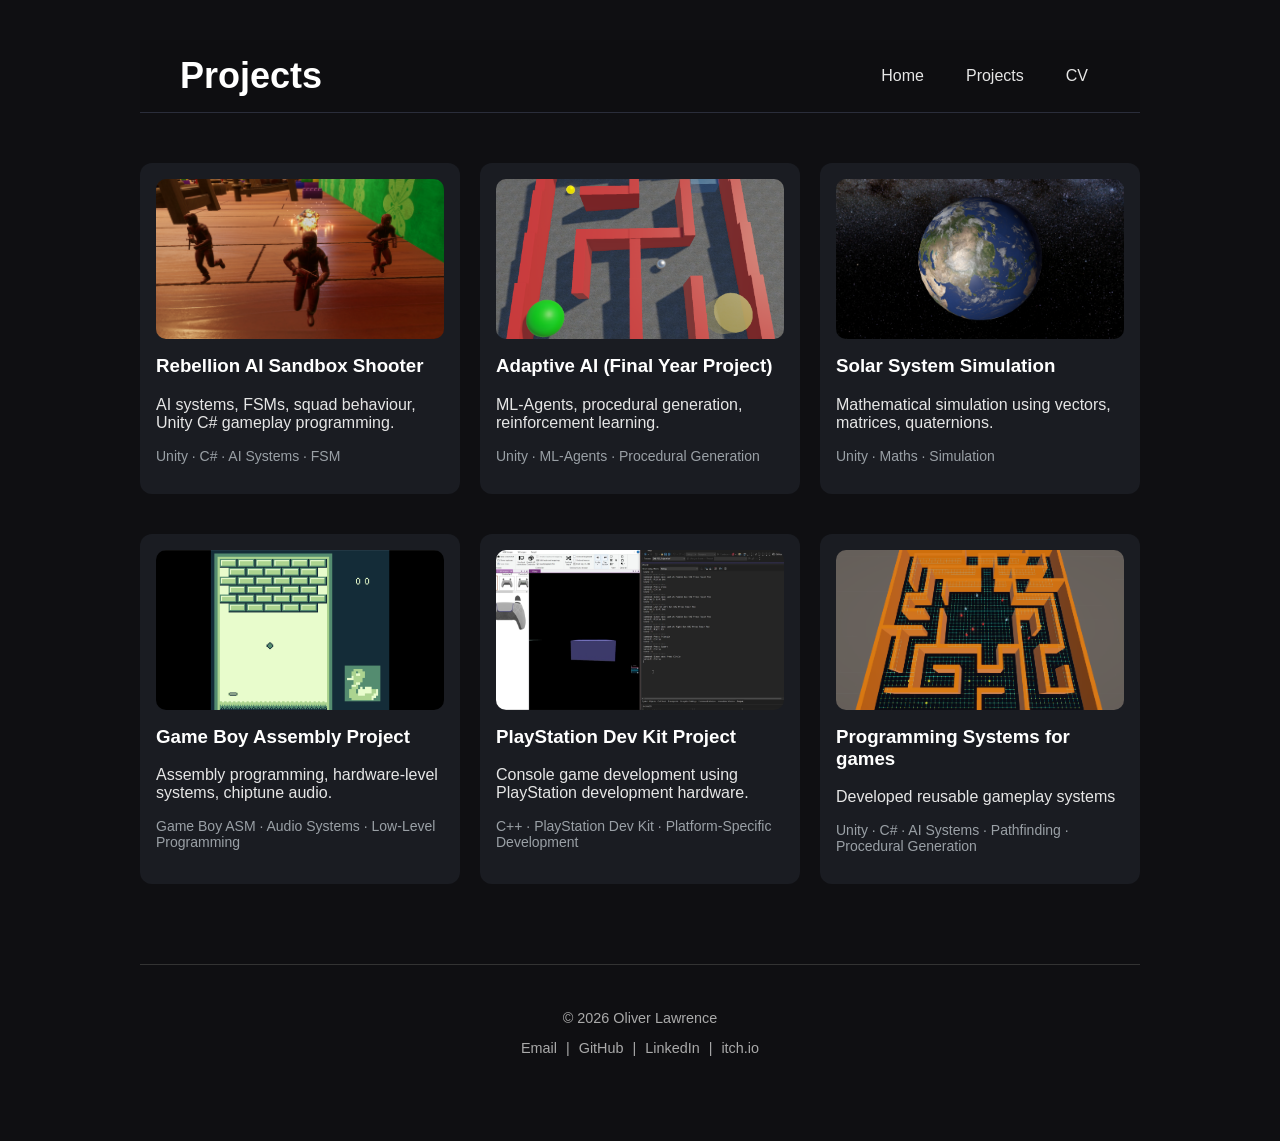
==== cv.html @ c646b13d "Added CV page Added CV page, using projects page as a place holder, updated top bars headings" ====
<!DOCTYPE html>
<html>

<head>
    <link rel="icon" href="favicon.ico">
    <title>Oliver Lawrence - Projects</title>
    <link rel="stylesheet" href="style.css">
</head>

<body>

<header class="topbar">

    <div class="logo">
        Projects
    </div>

    <nav class="nav">
        <a href="index.html">Home</a>
        <a href="projects.html">Projects</a>
        <a href="cv.html">CV</a>
    </nav>

</header>

<section>


    <div class="projects-grid">

        <a href="projects/TOY.html" class="project-card">

            <img src="TOYThumbnail.png" alt="TOY Thumbnail" class="project-thumb">

            <h3>Rebellion AI Sandbox Shooter</h3>
            <p>AI systems, FSMs, squad behaviour, Unity C# gameplay programming.</p>

            <p class="tags">Unity · C# · AI Systems · FSM</p>

        </a>

        <a href="projects/FYP.html" class="project-card">

            <img src="FYPThumbnail.png" alt="FYP Thumbnail" class="project-thumb">

            <h3>Adaptive AI (Final Year Project)</h3>
            <p>ML-Agents, procedural generation, reinforcement learning.</p>

            <p class="tags">Unity · ML-Agents · Procedural Generation</p>

        </a>

        <a href="projects/SolarSystem.html" class="project-card">

            <img src="SSSThumbnail.png" alt="Solar System Thumbnail" class="project-thumb">

            <h3>Solar System Simulation</h3>
            <p>Mathematical simulation using vectors, matrices, quaternions.</p>

            <p class="tags">Unity · Maths · Simulation</p>

        </a>

        <a href="projects/TargetingPlatforms.html" class="project-card">

            <img src="TPThumbnail.png" alt="Targeting Platforms Thumbnail" class="project-thumb">

            <h3>Game Boy Assembly Project</h3>
            <p>Assembly programming, hardware-level systems, chiptune audio.</p>

            <p class="tags">
                Game Boy ASM · Audio Systems · Low-Level Programming
            </p>

        </a>

        <a href="projects/PlaystationDevKitProject.html" class="project-card">

            <img src="PDKThumbnail.png" alt="Playstation Dev Thumbnail" class="project-thumb">

            <h3>PlayStation Dev Kit Project</h3>
            <p>Console game development using PlayStation development hardware.</p>

            <p class="tags">
                C++ · PlayStation Dev Kit · Platform-Specific Development
            </p>

        </a>

        <a href="projects/PSFG.html" class="project-card">

            <img src="PSFGThumbnail.png" alt="PSFG Thumbnail" class="project-thumb">

            <h3>Programming Systems for games</h3>
            <p>Developed reusable gameplay systems</p>

            <p class="tags">
                Unity · C# · AI Systems · Pathfinding · Procedural Generation
            </p>

        </a>

    </div>

</section>

<footer class="footer">

    <p>© 2026 Oliver Lawrence</p>

    <p>
        <a href="mailto:olliescottlawrence@icloud.com">
            Email
        </a>
        |
        <a href="https://github.com/Olawrence1" target="_blank">
            GitHub
        </a>
        |
        <a href="https://www.linkedin.com/in/oliver-lawrence-663a72387" target="_blank">
            LinkedIn
        </a>
        |
        <a href="https://OLawrence.itch.io" target="_blank">
            itch.io
        </a>
    </p>

</footer>

</body>

</html>
---- style.css ----
body
{
    font-family: Arial, sans-serif;
    max-width: 1000px;
    margin: auto;
    padding: 40px;
    background-color: #0f0f12;
    color: #e6e6e6
}

header
{
    text-align: center;
    margin-bottom: 50px;
}

h1
{
    font-size: 3rem;
}

section
{
    margin-bottom: 50px;
}

.project-card:hover
{
    transform: translateY(-6px);
    background: #232633;
}

ul
{
    padding-left: 20px;
}

.project-card img
{
    width: 100%;
    border-radius: 10px;
}

.project-card video
{
    width: 100%;
    border-radius: 10px;
}

.tags
{
    font-size: 14px;
    color: #9aa0a6;
    margin-top: 10px;
}

.button {
    display: inline-block;
    padding: 12px 20px;
    background: #2a2d3a;
    color: white;
    text-decoration: none;
    border-radius: 8px;
    transition: background 0.2s ease;
}

.button:hover {
    background: #3a3f55;
}

.projects-grid {
    display: grid;
    grid-template-columns: repeat(auto-fit, minmax(280px, 1fr));
    gap: 20px;
    margin-top: 20px;
}

.project-card {
    display: block;
    background: #1a1c22;
    color: #e6e6e6;
    padding: 16px;
    border-radius: 12px;
    text-decoration: none;
    transition: transform 0.2s ease, background 0.2s ease;
    margin-bottom: 20px;
}

.project-card h3 {
    margin-top: 0;
}

.project-thumb {
    width: 100%;
    height: 160px;
    object-fit: cover;
    border-radius: 8px;
    margin-bottom: 12px;
}

h1, h2, h3 {
    color: #ffffff;
}

a {
    color: #7ab7ff;
}

/* wrapper controls layering */
.media-wrapper {
    position: relative;
    width: 100%;
    height: 580px;
    overflow: hidden;
    border-radius: 10px;
}

/* both media elements stack */
.media-wrapper video,
.media-wrapper img {
    position: absolute;
    width: 100%;
    height: 100%;
    object-fit: cover;
    top: 0;
    left: 0;
    display: block;
}

/* video starts hidden */
.media-wrapper video {
    position: absolute;
    top: 0;
    left: 0;
    opacity: 0;
    transition: opacity 0.25s ease;
}

/* poster is visible by default */
.video-poster {
    transition: opacity 0.25s ease;
}

/* hover effect */
.project-card:hover .media-wrapper video {
    opacity: 1;
}

.project-card:hover .video-poster {
    opacity: 0;
}

.topbar {
    position: sticky;
    top: 0;
    z-index: 1000;

    display: flex;
    justify-content: space-between;
    align-items: center;

    padding: 15px 40px;

    background: rgba(15, 15, 18, 0.85);
    backdrop-filter: blur(10px);

    border-bottom: 1px solid #2a2d3a;
}

.nav {
    display: flex;
    gap: 18px;
}

.nav a {
    color: #e6e6e6;
    text-decoration: none;
    padding: 8px 12px;
    border-radius: 6px;
    transition: 0.2s ease;
}

.nav a:hover {
    background: #2a2d3a;
}

.logo {
    font-weight: bold;
    color: white;
    font-size: 36px;
}

.media-hero {
    width: 100%;
    margin: 20px 0 40px 0;
    border-radius: 12px;
    overflow: hidden;
}

.media-hero video {
    width: 100%;
    display: block;
    border-radius: 12px;
}

.media-hero {
    background: #1a1c22;
    padding: 10px;
}

.media-inline {
    margin: 20px 0;
    display: flex;
    gap: 16px;
    justify-content: center;
    align-items: flex-start;
}

.media-inline img,
.media-inline video {
    width: 100%;
    height: auto;
    display: block;
}

.media-inline img.img-small {
    width: 40%;
}

.media-inline img.img-medium {
    width: 60%;
}

.media-inline img.img-large {
    width: 80%;
}

.footer {
    margin-top: 60px;
    padding: 30px 20px;
    text-align: center;

    border-top: 1px solid #333;

    color: #aaa;
    font-size: 0.9rem;
}

.footer a {
    color: #aaa;
    text-decoration: none;
    margin: 0 5px;
}

.footer a:hover {
    color: white;
}
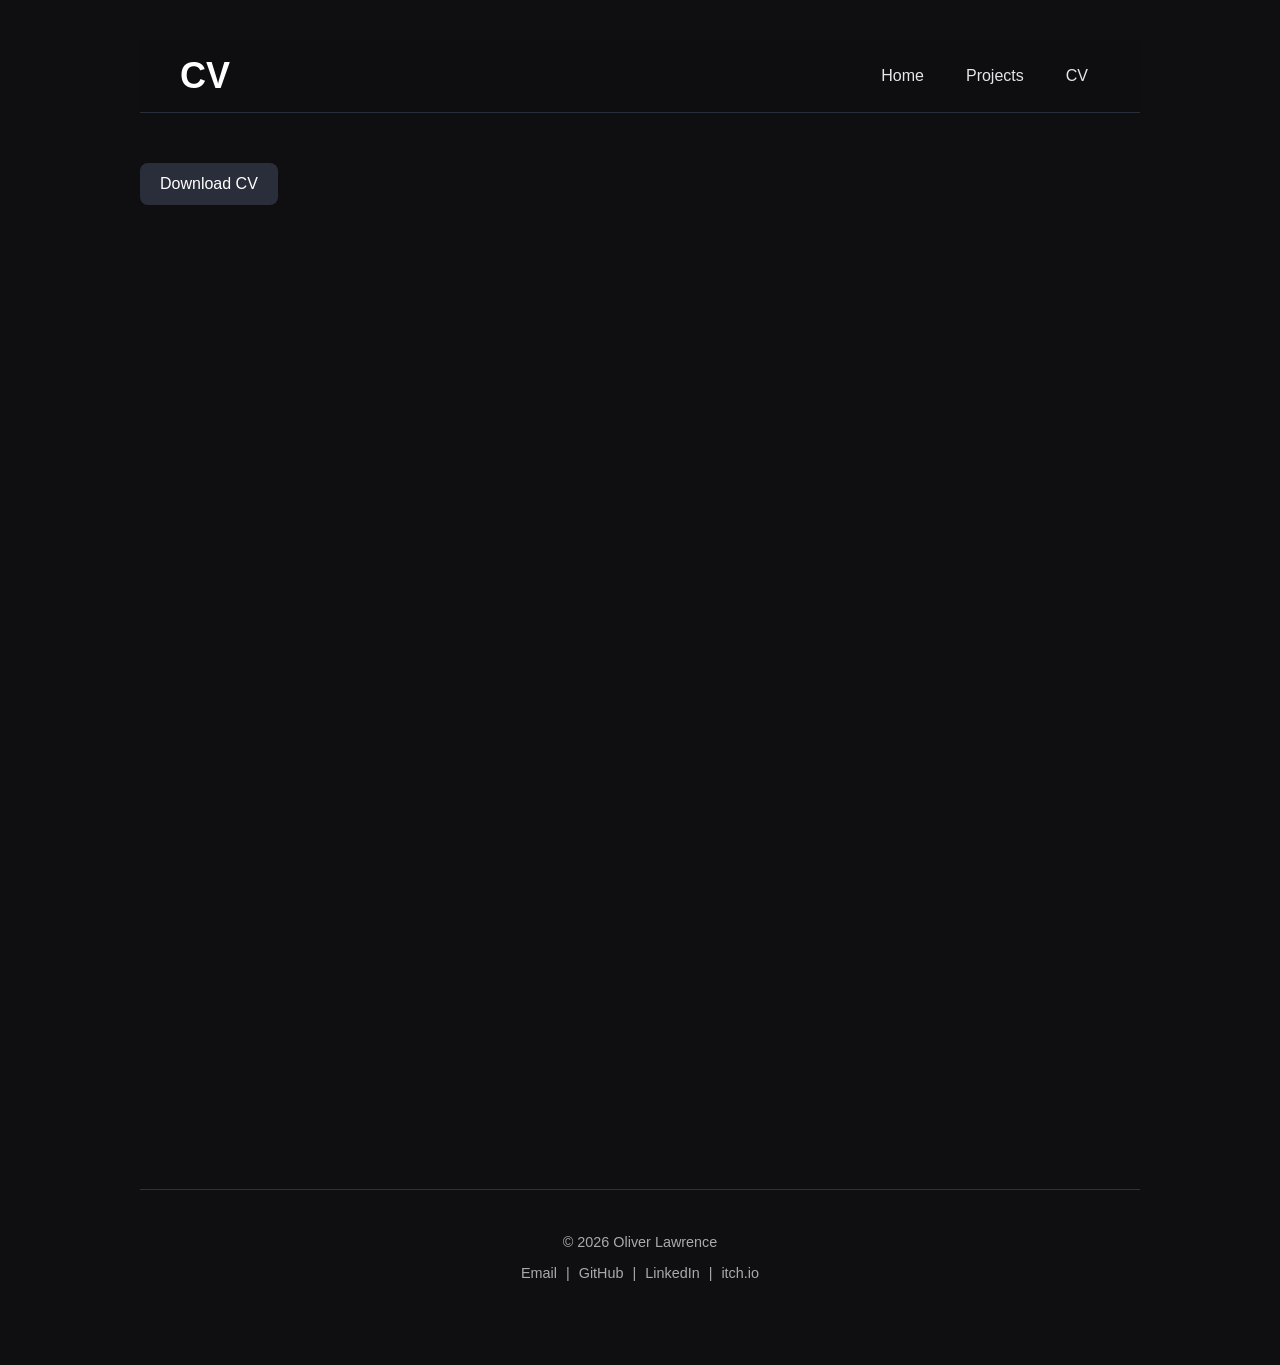
==== commit 8b145c93: "Added Actual CV Updated CV page and added actual CV with a download button. Edited Styling for page" ====
--- a/cv.html
+++ b/cv.html
@@ -3,7 +3,7 @@
 
 <head>
     <link rel="icon" href="favicon.ico">
-    <title>Oliver Lawrence - Projects</title>
+    <title>Oliver Lawrence - CV</title>
     <link rel="stylesheet" href="style.css">
 </head>
 
@@ -12,7 +12,7 @@
 <header class="topbar">
 
     <div class="logo">
-        Projects
+        CV
     </div>
 
     <nav class="nav">
@@ -25,81 +25,16 @@
 
 <section>
 
+    <a href="CV.pdf" class="button" download="CV.pdf">
+        Download CV
+    </a>
 
-    <div class="projects-grid">
-
-        <a href="projects/TOY.html" class="project-card">
-
-            <img src="TOYThumbnail.png" alt="TOY Thumbnail" class="project-thumb">
-
-            <h3>Rebellion AI Sandbox Shooter</h3>
-            <p>AI systems, FSMs, squad behaviour, Unity C# gameplay programming.</p>
-
-            <p class="tags">Unity · C# · AI Systems · FSM</p>
-
-        </a>
-
-        <a href="projects/FYP.html" class="project-card">
-
-            <img src="FYPThumbnail.png" alt="FYP Thumbnail" class="project-thumb">
-
-            <h3>Adaptive AI (Final Year Project)</h3>
-            <p>ML-Agents, procedural generation, reinforcement learning.</p>
-
-            <p class="tags">Unity · ML-Agents · Procedural Generation</p>
-
-        </a>
-
-        <a href="projects/SolarSystem.html" class="project-card">
-
-            <img src="SSSThumbnail.png" alt="Solar System Thumbnail" class="project-thumb">
-
-            <h3>Solar System Simulation</h3>
-            <p>Mathematical simulation using vectors, matrices, quaternions.</p>
-
-            <p class="tags">Unity · Maths · Simulation</p>
-
-        </a>
-
-        <a href="projects/TargetingPlatforms.html" class="project-card">
-
-            <img src="TPThumbnail.png" alt="Targeting Platforms Thumbnail" class="project-thumb">
-
-            <h3>Game Boy Assembly Project</h3>
-            <p>Assembly programming, hardware-level systems, chiptune audio.</p>
-
-            <p class="tags">
-                Game Boy ASM · Audio Systems · Low-Level Programming
-            </p>
-
-        </a>
-
-        <a href="projects/PlaystationDevKitProject.html" class="project-card">
-
-            <img src="PDKThumbnail.png" alt="Playstation Dev Thumbnail" class="project-thumb">
-
-            <h3>PlayStation Dev Kit Project</h3>
-            <p>Console game development using PlayStation development hardware.</p>
-
-            <p class="tags">
-                C++ · PlayStation Dev Kit · Platform-Specific Development
-            </p>
-
-        </a>
-
-        <a href="projects/PSFG.html" class="project-card">
-
-            <img src="PSFGThumbnail.png" alt="PSFG Thumbnail" class="project-thumb">
-
-            <h3>Programming Systems for games</h3>
-            <p>Developed reusable gameplay systems</p>
-
-            <p class="tags">
-                Unity · C# · AI Systems · Pathfinding · Procedural Generation
-            </p>
-
-        </a>
-
+    <div class="cv-container">
+        <iframe
+                src="CV.pdf"
+                width="100%"
+                height="900">
+        </iframe>
     </div>
 
 </section>
--- a/style.css
+++ b/style.css
@@ -256,3 +256,14 @@
     color: white;
 }
 
+.cv-container {
+    margin-top: 20px;
+}
+
+.cv-container iframe {
+    width: 100%;
+    height: 900px;
+    border: none;
+    border-radius: 10px;
+}
+
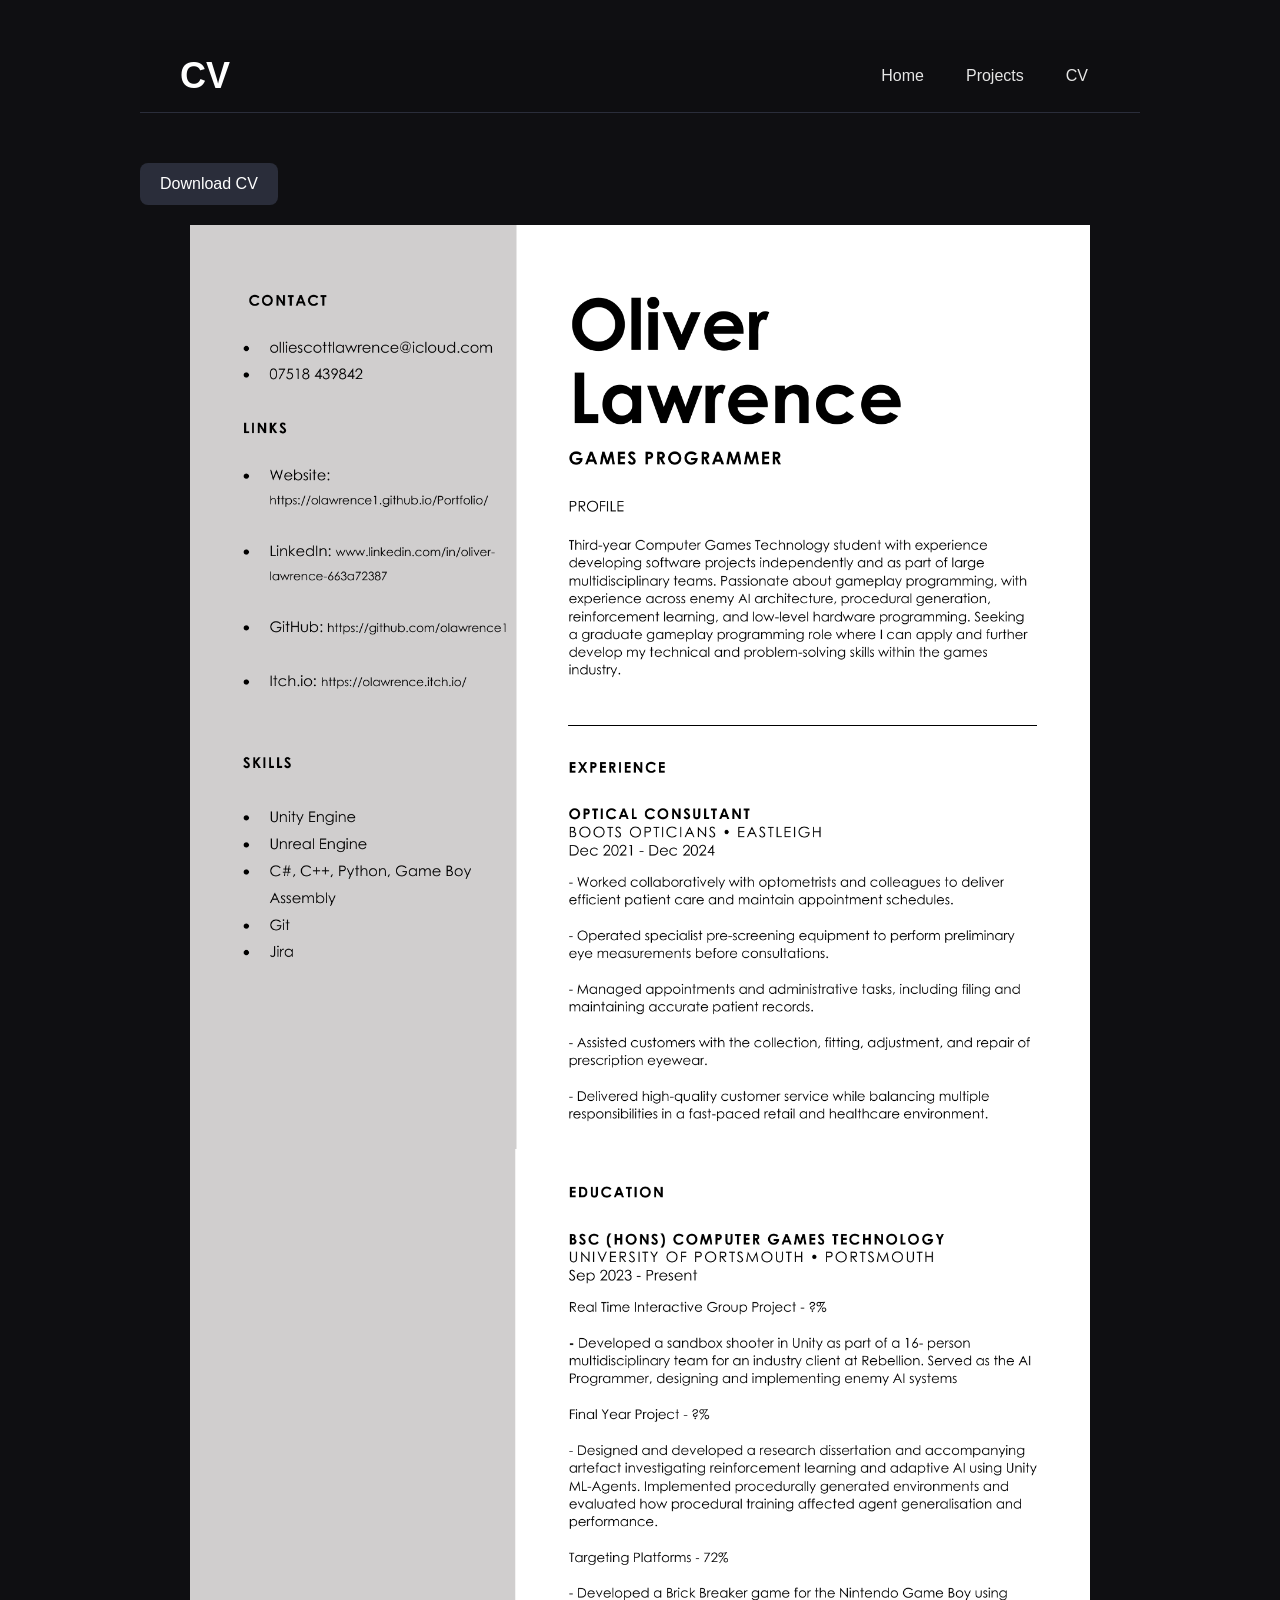
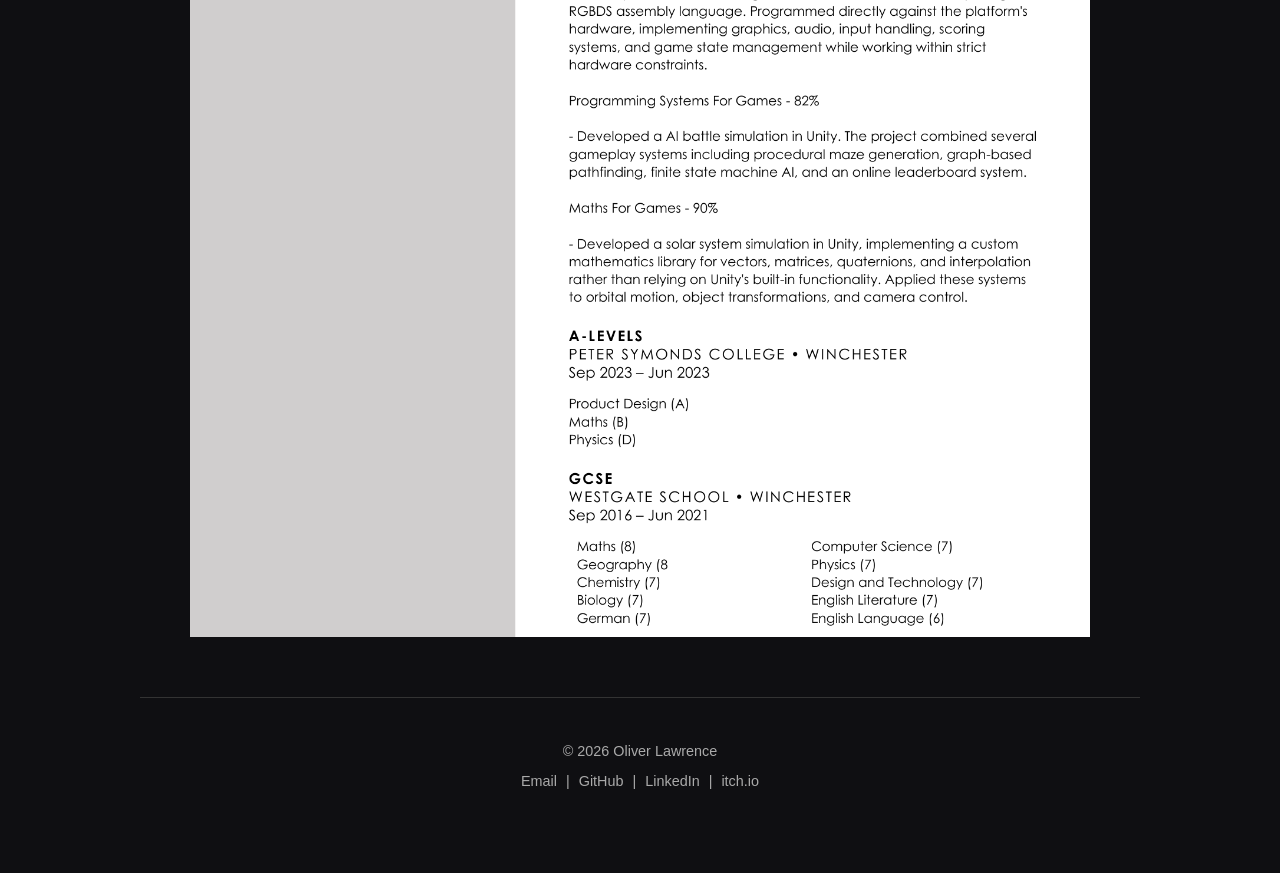
==== commit 1d36cb14: "Final CV page fix No longer using iframe due to not working with certain devices. Using images inste" ====
--- a/cv.html
+++ b/cv.html
@@ -30,11 +30,8 @@
     </a>
 
     <div class="cv-container">
-        <iframe
-                src="CV.pdf"
-                width="100%"
-                height="900">
-        </iframe>
+        <img src="CV1.png" alt="CV" class="cv-image">
+        <img src="CV2.png" alt="CV" class="cv-image">
     </div>
 
 </section>
--- a/style.css
+++ b/style.css
@@ -260,10 +260,12 @@
     margin-top: 20px;
 }
 
-.cv-container iframe {
-    width: 100%;
-    height: 900px;
-    border: none;
-    border-radius: 10px;
-}
-
+.cv-image {
+    width: 100%;
+    max-width: 900px;
+    height: auto;
+    display: block;
+    margin: 0 auto;
+    border-radius: 0;
+}
+
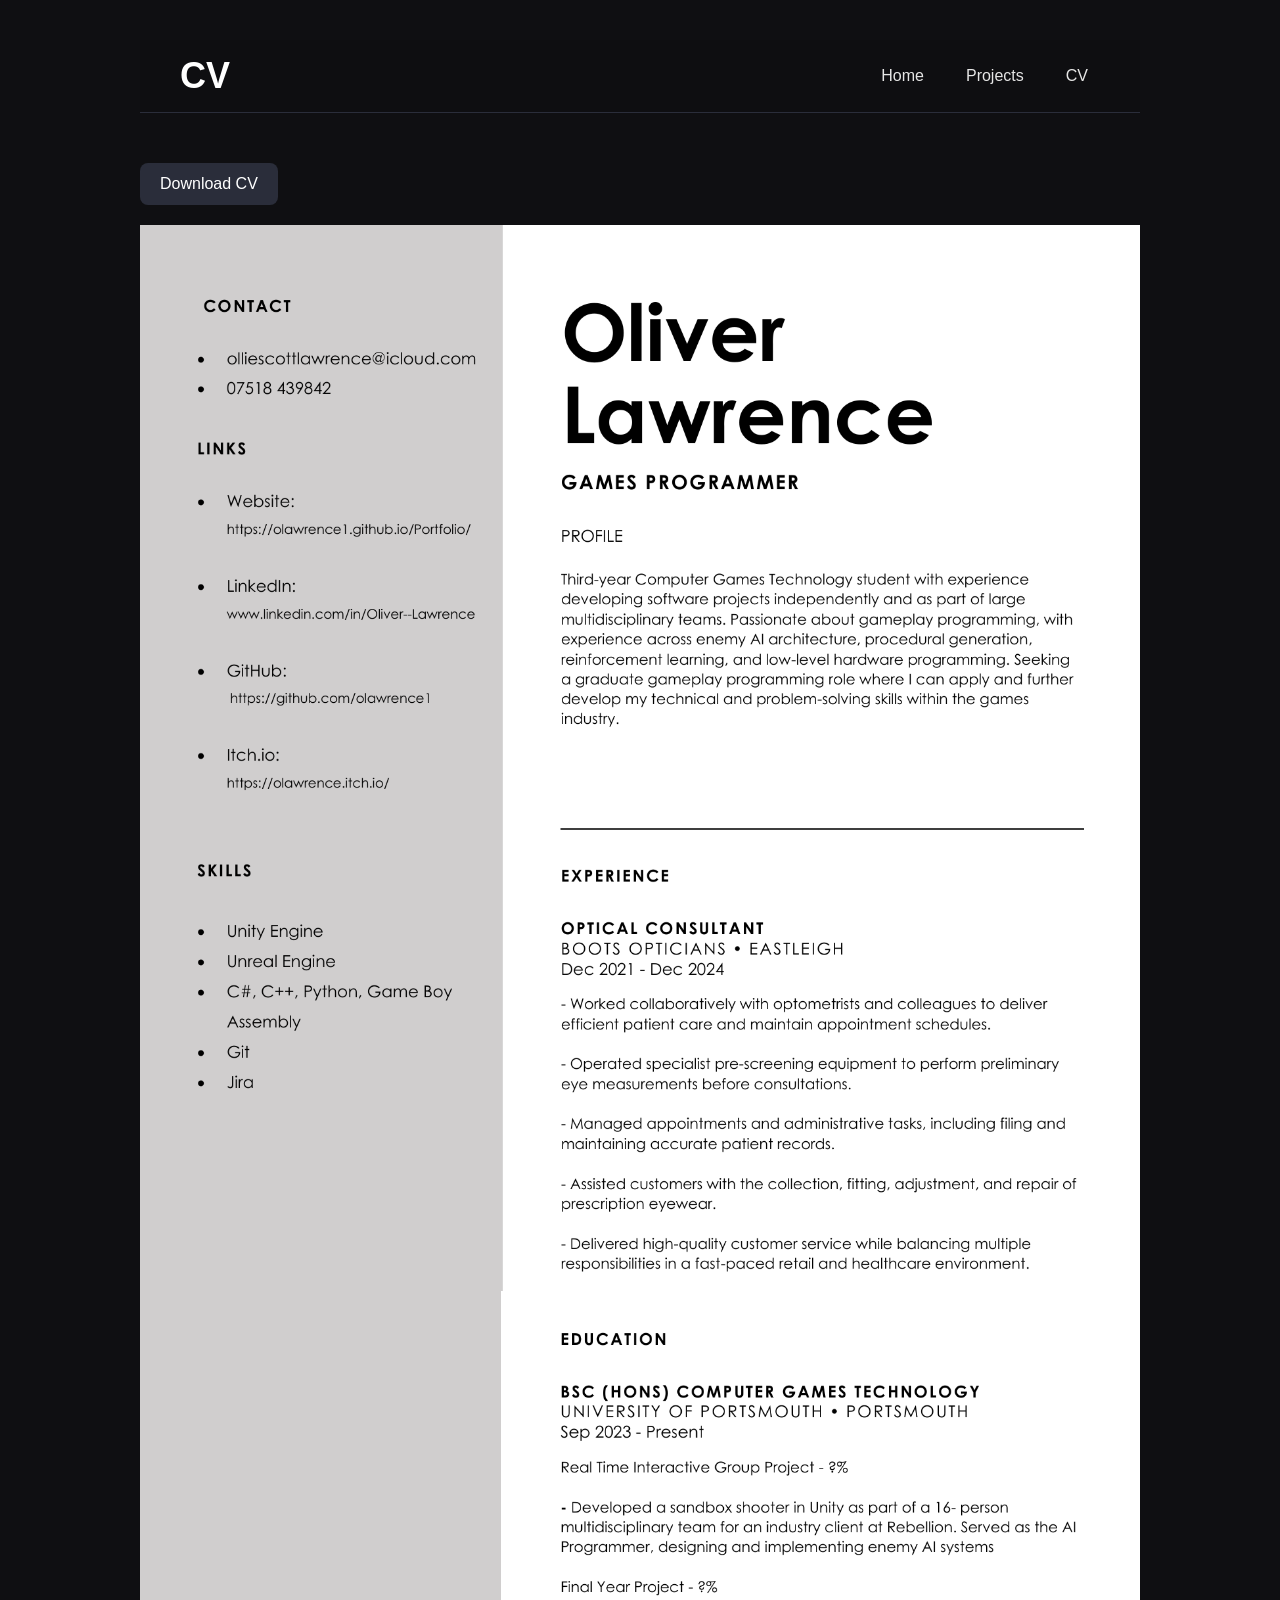
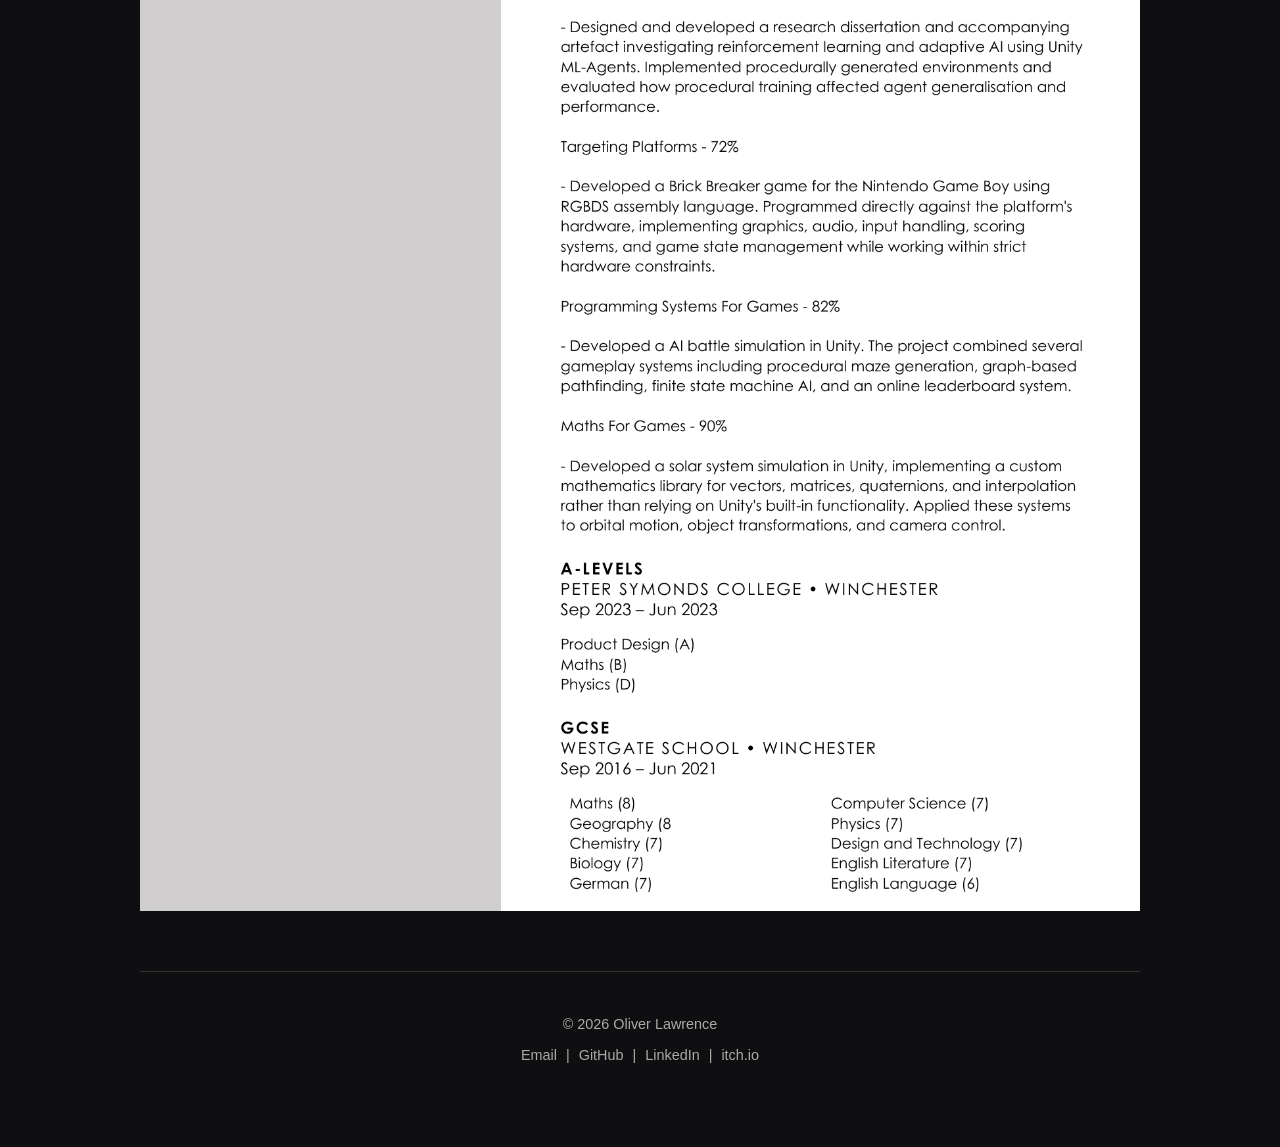
==== commit 1459346e: "Updated CV Links Updated CV Links for linkedIn, to fix some issues when opening" ====
--- a/cv.html
+++ b/cv.html
@@ -49,7 +49,7 @@
             GitHub
         </a>
         |
-        <a href="https://www.linkedin.com/in/oliver-lawrence-663a72387" target="_blank">
+        <a href="https://www.linkedin.com/in/Oliver--Lawrence" target="_blank">
             LinkedIn
         </a>
         |
--- a/style.css
+++ b/style.css
@@ -262,7 +262,6 @@
 
 .cv-image {
     width: 100%;
-    max-width: 900px;
     height: auto;
     display: block;
     margin: 0 auto;
